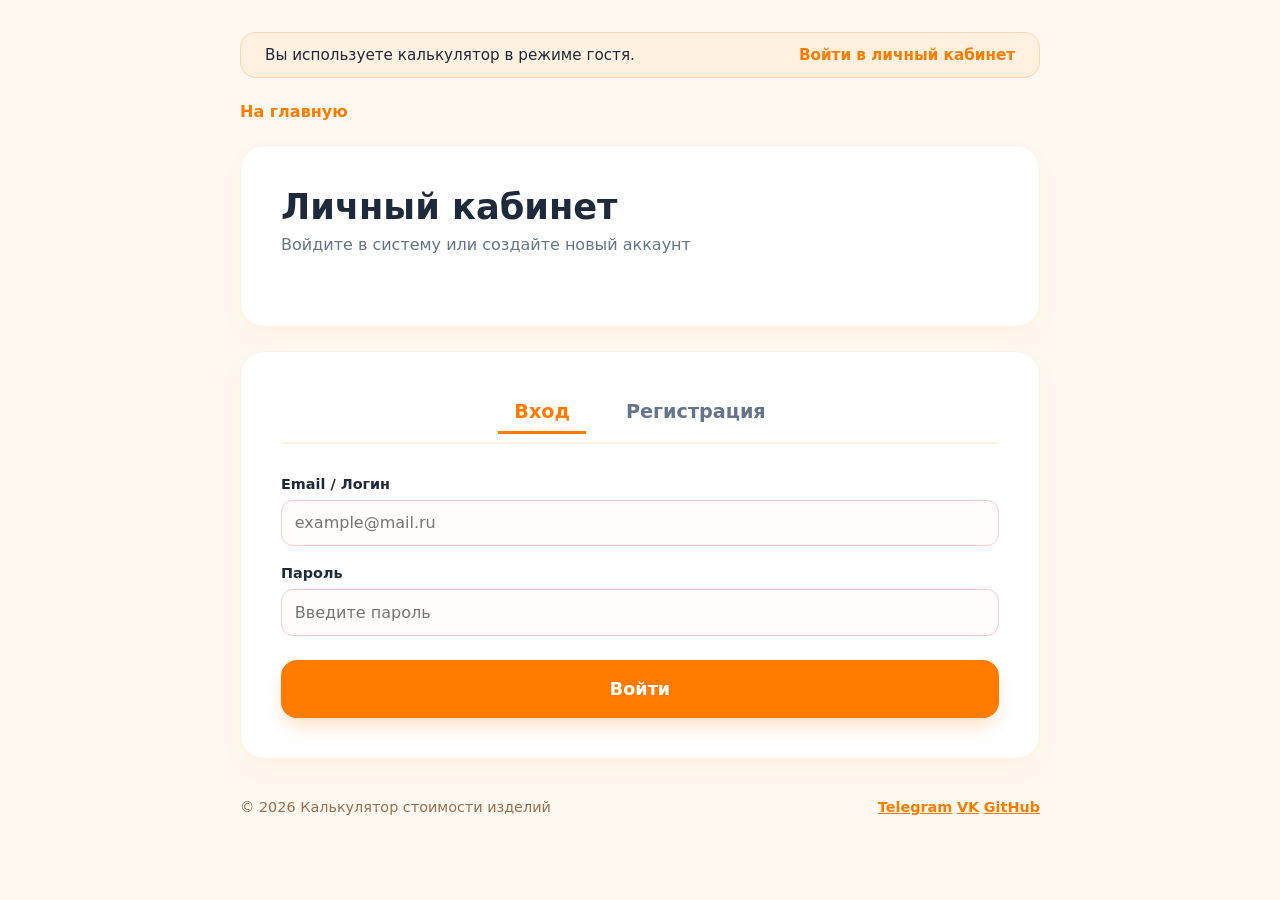
==== frontend/auth.html @ 33ba66c5 "change backend & frontend" ====
<!DOCTYPE html>
<html lang="ru">
<head>
    <meta charset="UTF-8">
    <meta name="viewport" content="width=device-width, initial-scale=1.0">
    <title>Авторизация</title>
    <link rel="stylesheet" href="style.css">
</head>
<body>

<div class="container">
    <a href="index.html" class="back-btn">На главную</a>

    <header class="card header-card">
        <h1>Личный кабинет</h1>
        <p class="subtitle">Войдите в систему или создайте новый аккаунт</p>
    </header>

    <div class="card auth-card">
        <!-- переключатель форм -->
        <div class="auth-tabs">
            <button id="tab-login" class="auth-tab-btn active" onclick="toggleAuthMode('login')">Вход</button>
            <button id="tab-register" class="auth-tab-btn" onclick="toggleAuthMode('register')">Регистрация</button>
        </div>

        <!-- форма входа -->
        <form id="login-form" onsubmit="handleAuthSubmit(event, 'login')">
            <div class="form-group" style="margin-bottom: 1.2rem;">
                <label>Email / Логин</label>
                <input type="email" required placeholder="example@mail.ru">
            </div>
            <div class="form-group" style="margin-bottom: 1.5rem;">
                <label>Пароль</label>
                <input type="password" required placeholder="Введите пароль">
            </div>
            <button type="submit" class="calculate-btn" style="margin-top: 0;">Войти</button>
        </form>

        <!-- форма регистрации (скрыта по умолчанию) -->
        <form id="register-form" class="hidden" onsubmit="handleAuthSubmit(event, 'register')">
            <div class="form-group" style="margin-bottom: 1.2rem;">
                <label>Ваше ФИО</label>
                <input type="text" required placeholder="ФИО">
            </div>
            <div class="form-group" style="margin-bottom: 1.2rem;">
                <label>Email</label>
                <input type="email" required placeholder="example@mail.ru">
            </div>
            <div class="form-group" style="margin-bottom: 1.2rem;">
                <label>Пароль</label>
                <input type="password" required placeholder="Создайте пароль">
            </div>
            <div class="form-group" style="margin-bottom: 1.5rem;">
                <label>Подтвердите пароль</label>
                <input type="password" required placeholder="Повторите пароль">
            </div>
            <button type="submit" class="calculate-btn" style="margin-top: 0; background: var(--success);">Зарегистрироваться</button>
        </form>
    </div>

    <footer>
        <p>© 2026 Калькулятор стоимости изделий</p>
        <div>
            <a href="https://t.me/ranil_h">Telegram</a>
            <a href="https://vk.com/ranil666">VK</a>
            <a href="https://github.com/6Ranil6">GitHub</a>
        </div>
    </footer>
</div>

<script src="script.js"></script>
</body>
</html>
---- frontend/style.css ----
:root {
    /* глобальные переменные */
    --primary: #ff7b00;
    --primary-hover: #e66f00;
    --success: #22c55e;
    --bg-page: #fff8f0;
    --bg-card: #ffffff;
    --border: #fee2e2;
    --text-main: #1e293b;
    --text-muted: #64748b;
}

* { 
    /* сброс стандартных стилей */
    box-sizing: border-box;
    margin: 0;
    padding: 0;
    font-family: system-ui, -apple-system, sans-serif;
}

body {
    /* фон страницы и основной текст */
    background-color: var(--bg-page);
    color: var(--text-main);
    padding: 2rem 1rem;
    min-height: 100vh;
}

.container {
    /* центральный контейнер с максимальной шириной */
    max-width: 800px;
    margin: 0 auto;
}

.card {
    /* карточка с тенью и закругленными углами */
    background: var(--bg-card);
    border: 1px solid rgba(255, 123, 0, 0.1);
    border-radius: 1.5rem;
    padding: 2.5rem;
    margin-bottom: 1.5rem;
    box-shadow: 0 10px 30px -10px rgba(255, 123, 0, 0.1);
}

h1 {
    /* заголовок первого уровня */
    font-size: 2.2rem;
    font-weight: 800;
    margin-bottom: 0.5rem;
}

.subtitle {
    /* подзаголовок серого цвета */
    color: var(--text-muted);
    margin-bottom: 2rem;
}

.mode-selector {
    /* контейнер для выбора режима */
    display: inline-flex;
    background: #fff0e0;
    padding: 0.4rem;
    border-radius: 1rem;
    margin-bottom: 1.5rem;
}

.mode-btn {
    /* кнопка переключения режима */
    padding: 0.7rem 1.5rem;
    border-radius: 0.7rem;
    border: none;
    background: transparent;
    font-weight: 700;
    cursor: pointer;
    color: #9a6d4d;
    transition: 0.2s;
}

.mode-btn.active {
    /* активная кнопка режима */
    background: var(--success);
    color: white;
    box-shadow: 0 4px 10px rgba(34, 197, 94, 0.2);
}

.grid {
    /* двухколонная сетка для формы */
    display: grid;
    grid-template-columns: 1fr 1fr;
    gap: 1.5rem;
}

.form-group {
    /* группа элементов формы */
    display: flex;
    flex-direction: column;
    gap: 0.5rem;
    text-align: left;
}

label {
    /* метка для поля ввода */
    font-size: 0.9rem;
    font-weight: 700;
    color: var(--text-main);
}

input, textarea {
    /* поле ввода и многострочный ввод */
    padding: 0.8rem;
    border-radius: 0.75rem;
    border: 1px solid #fecaca;
    outline: none;
    background: #fffcf9;
    transition: 0.2s;
    font-size: 1rem;
}

textarea { 
    /* расширенные настройки для многострочного ввода */
    resize: vertical;
    min-height: 120px;
    font-family: inherit;
}

.file-upload-zone {
    /* зона для загрузки файлов */
    border: 2px dashed #ffcf9d;
    border-radius: 1.5rem;
    padding: 3.5rem 1.5rem;
    text-align: center;
    cursor: pointer;
    background: #fffcf9;
    display: block;
    transition: 0.2s;
}

.file-upload-zone:hover {
    /* стиль зоны загрузки при наведении */
    border-color: var(--success);
    background: #f0fdf4;
}

#file-input {
    /* скрытое поле для выбора файла */
    display: none;
}

.file-icon {
    /* иконка для зоны загрузки файлов */
    font-size: 3.5rem;
    margin-bottom: 1rem;
    display: block;
}

.calculate-btn {
    /* главная кнопка расчета */
    width: 100%;
    margin-top: 2rem;
    padding: 1.2rem;
    background: var(--primary);
    color: white;
    border: none;
    border-radius: 1rem;
    font-size: 1.1rem;
    font-weight: 800;
    cursor: pointer;
    box-shadow: 0 10px 20px -5px rgba(255, 123, 0, 0.3);
    transition: 0.3s;
}

.calculate-btn:hover {
    /* стиль кнопки при наведении */
    background: var(--primary-hover);
    transform: translateY(-2px);
    box-shadow: 0 15px 25px -5px rgba(255, 123, 0, 0.4);
}

.result-box {
    /* блок с результатом расчета */
    display: none;
    margin-top: 2rem;
    padding: 2rem;
    background: #f0fdf4;
    border: 2px solid var(--success);
    border-radius: 1.5rem;
    text-align: center;
}

.result-value {
    /* отображение значения результата */
    font-size: 3.5rem;
    font-weight: 900;
    color: var(--success);
    word-break: break-all; /* защита от переполнения длинными ценами */
}

footer {
    display: flex;
    justify-content: space-between;
    margin-top: 2.5rem;
    font-size: 0.9rem;
    font-weight: 500;
    color: #9a6d4d;
}

footer a {
    color: var(--primary);
    font-weight: 700;
    transition: 0.2s;
}

footer a:hover {
    border-bottom-color: var(--success);
}

.hidden {
    /* скрытый элемент */
    display: none;
}

.welcome-text {
    /* текст приветствия на главной странице */
    font-size: 1.1rem;
    line-height: 1.6;
    color: var(--text-main);
    margin-bottom: 2rem;
}

.nav-grid {
    /* сетка навигационных карточек */
    display: grid;
    grid-template-columns: repeat(auto-fit, minmax(220px, 1fr));
    gap: 1.5rem;
}

.nav-card {
    /* навигационная карточка */
    background: #fffcf9;
    border: 1px solid rgba(255, 123, 0, 0.15);
    border-radius: 1.2rem;
    padding: 1.5rem;
    text-decoration: none;
    color: var(--text-main);
    transition: 0.3s;
    display: flex;
    flex-direction: column;
    justify-content: space-between;
    min-height: 200px;
}

/* Карточка при наведении */
.nav-card:hover {
    transform: translateY(-4px);
    border-color: var(--primary);
    box-shadow: 0 8px 20px rgba(255, 123, 0, 0.12);
}

.nav-card h3 {
    /* заголовок навигационной карточки */
    color: var(--primary);
    margin-bottom: 0.75rem;
    font-size: 1.15rem;
}

.nav-card p {
    /* описание в навигационной карточке */
    font-size: 0.9rem;
    color: var(--text-muted);
    line-height: 1.4;
    margin-bottom: 1.5rem;
}

.nav-btn {
    /* кнопка внутри навигационной карточки */
    display: inline-block;
    padding: 0.6rem 1rem;
    background: var(--primary);
    color: white;
    border-radius: 0.75rem;
    font-weight: bold;
    text-align: center;
    font-size: 0.9rem;
    transition: 0.2s;
}

.nav-card:hover .nav-btn {
    background: var(--primary-hover);
}

.back-btn {
    /* кнопка возврата на предыдущую страницу */
    display: inline-flex;
    align-items: center;
    color: var(--primary);
    text-decoration: none;
    font-weight: bold;
    font-size: 1rem;
    margin-bottom: 1.5rem;
    transition: 0.2s;
}

.back-btn:hover {
    /* кнопка возврата при наведении */
    color: var(--primary-hover);
    transform: translateX(-3px);
}

.auth-tabs {
    /* вкладки для авторизации и регистрации */
    display: flex;
    justify-content: center;
    gap: 1.5rem;
    margin-bottom: 2rem;
    border-bottom: 2px solid #fff0e0;
    padding-bottom: 0.5rem;
}

.auth-tab-btn {
    /* кнопка вкладки авторизации */
    background: none;
    border: none;
    font-size: 1.2rem;
    font-weight: bold;
    color: var(--text-muted);
    cursor: pointer;
    padding: 0.5rem 1rem;
    border-bottom: 3px solid transparent;
    transition: 0.2s;
}

.auth-tab-btn.active {
    /* активная вкладка авторизации */
    color: var(--primary);
    border-bottom-color: var(--primary);
}


@media (max-width: 480px) {
    body {
        padding: 1rem 0.5rem;
    }

    .card {
        padding: 1.5rem 1rem;
        border-radius: 1rem;
    }

    h1 {
        font-size: 1.5rem;
    }

    .welcome-text {
        font-size: 0.95rem;
        line-height: 1.5;
        margin-bottom: 1.5rem;
    }

    /* вкладки в личном кабинете */
    .auth-tabs {
        gap: 1rem;
        margin-bottom: 1.5rem;
    }

    .auth-tab-btn {
        font-size: 1.05rem;
        padding: 0.4rem 0.5rem;
    }

    .result-value {
        font-size: 1.8rem;
    }
}
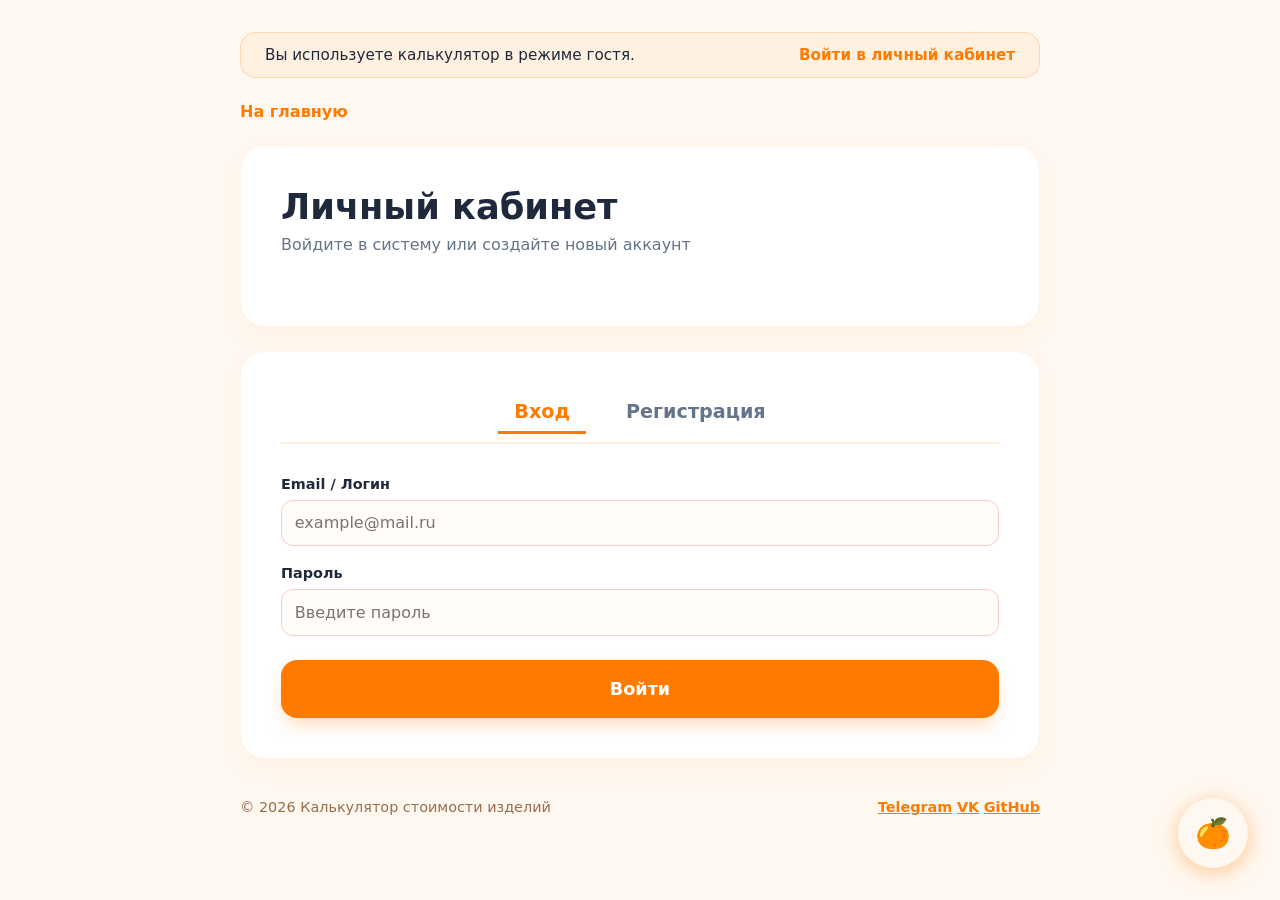
==== commit 7fb2ecc1: "Надо доделать и разобраться с ошибками JSON формата" ====
--- a/frontend/auth.html
+++ b/frontend/auth.html
@@ -25,36 +25,36 @@
 
         <!-- форма входа -->
         <form id="login-form" onsubmit="handleAuthSubmit(event, 'login')">
-            <div class="form-group" style="margin-bottom: 1.2rem;">
+            <div class="form-group mb-lg">
                 <label>Email / Логин</label>
                 <input type="email" required placeholder="example@mail.ru">
             </div>
-            <div class="form-group" style="margin-bottom: 1.5rem;">
+            <div class="form-group mb-xl">
                 <label>Пароль</label>
                 <input type="password" required placeholder="Введите пароль">
             </div>
-            <button type="submit" class="calculate-btn" style="margin-top: 0;">Войти</button>
+            <button type="submit" class="calculate-btn mt-0">Войти</button>
         </form>
 
         <!-- форма регистрации (скрыта по умолчанию) -->
         <form id="register-form" class="hidden" onsubmit="handleAuthSubmit(event, 'register')">
-            <div class="form-group" style="margin-bottom: 1.2rem;">
+            <div class="form-group mb-lg">
                 <label>Ваше ФИО</label>
                 <input type="text" required placeholder="ФИО">
             </div>
-            <div class="form-group" style="margin-bottom: 1.2rem;">
+            <div class="form-group mb-lg">
                 <label>Email</label>
                 <input type="email" required placeholder="example@mail.ru">
             </div>
-            <div class="form-group" style="margin-bottom: 1.2rem;">
+            <div class="form-group mb-lg">
                 <label>Пароль</label>
                 <input type="password" required placeholder="Создайте пароль">
             </div>
-            <div class="form-group" style="margin-bottom: 1.5rem;">
+            <div class="form-group mb-xl">
                 <label>Подтвердите пароль</label>
                 <input type="password" required placeholder="Повторите пароль">
             </div>
-            <button type="submit" class="calculate-btn" style="margin-top: 0; background: var(--success);">Зарегистрироваться</button>
+            <button type="submit" class="calculate-btn mt-0 btn-success">Зарегистрироваться</button>
         </form>
     </div>
 
@@ -69,5 +69,48 @@
 </div>
 
 <script src="script.js"></script>
+
+<script>
+    // проверяем авторизацию при загрузке страницы
+    document.addEventListener('DOMContentLoaded', () => {
+        const user = JSON.parse(localStorage.getItem('user'));
+        // если пользователь уже авторизован - перенаправляем на главную
+        if (user) {
+            window.location.href = 'index.html';
+        }
+    });
+</script>
+
+<!-- CPM AI Помощник: Кнопка и Модальное окно -->
+<button class="cpm-ai-button" id="cpmAiButton" title="CPM AI Помощник">🍊</button>
+
+<!-- Модальное окно чата CPM AI -->
+<div class="ai-chat-modal" id="aiChatModal">
+    <div class="ai-chat-header">
+        <h3>CPM AI</h3>
+        <button class="ai-chat-close" id="aiChatCloseBtn">✕</button>
+    </div>
+    
+    <div class="ai-chat-messages" id="aiChatMessages"></div>
+    
+    <div class="ai-chat-input-area">
+        <div class="ai-chat-image-upload">
+            <button class="ai-chat-image-btn" id="aiImageUploadBtn">📷</button>
+            <img id="aiImagePreview" class="ai-image-preview" style="display: none;">
+        </div>
+        <div class="ai-chat-input-wrapper">
+            <textarea 
+                class="ai-chat-input" 
+                id="aiChatInput" 
+                placeholder="Задайте вопрос или загрузите изображение..."
+                rows="1"
+            ></textarea>
+            <button class="ai-chat-send-btn" id="aiChatSendBtn">Отправить</button>
+        </div>
+        <input type="file" id="aiImageInput" accept="image/*" style="display: none;">
+    </div>
+</div>
+
+<script src="script.js"></script>
 </body>
 </html>
--- a/frontend/style.css
+++ b/frontend/style.css
@@ -105,7 +105,7 @@
     color: var(--text-main);
 }
 
-input, textarea {
+input, textarea, select {
     /* поле ввода и многострочный ввод */
     padding: 0.8rem;
     border-radius: 0.75rem;
@@ -114,6 +114,27 @@
     background: #fffcf9;
     transition: 0.2s;
     font-size: 1rem;
+}
+
+select {
+    /* стили для выпадающего списка */
+    cursor: pointer;
+    appearance: none;
+    background-image: url("data:image/svg+xml;charset=UTF-8,%3csvg xmlns='http://www.w3.org/2000/svg' viewBox='0 0 24 24' fill='none' stroke='%23ff7b00' stroke-width='2' stroke-linecap='round' stroke-linejoin='round'%3e%3cpolyline points='6 9 12 15 18 9'%3e%3c/polyline%3e%3c/svg%3e");
+    background-repeat: no-repeat;
+    background-position: right 0.8rem center;
+    background-size: 1.2em;
+    padding-right: 2.5rem;
+}
+
+select:focus {
+    border-color: var(--primary);
+    box-shadow: 0 0 0 3px rgba(255, 123, 0, 0.1);
+}
+
+input:focus, textarea:focus {
+    border-color: var(--primary);
+    box-shadow: 0 0 0 3px rgba(255, 123, 0, 0.1);
 }
 
 textarea { 
@@ -216,7 +237,7 @@
 
 .hidden {
     /* скрытый элемент */
-    display: none;
+    display: none !important;
 }
 
 .welcome-text {
@@ -335,6 +356,484 @@
     border-bottom-color: var(--primary);
 }
 
+/* Стили для истории запросов */
+#history-section {
+    display: none;
+    margin-top: 2rem;
+}
+
+#history-section h2 {
+    margin-bottom: 1.5rem;
+    font-size: 1.5rem;
+}
+
+.history-controls {
+    display: flex;
+    gap: 1rem;
+    margin-bottom: 1.5rem;
+    flex-wrap: wrap;
+    align-items: center;
+}
+
+.history-limit-control {
+    display: flex;
+    align-items: center;
+    gap: 0.7rem;
+}
+
+.history-limit-control label {
+    white-space: nowrap;
+    font-size: 0.95rem;
+    margin: 0;
+}
+
+.history-limit-control input {
+    width: 80px;
+    padding: 0.5rem;
+    border: 1px solid #fecaca;
+    border-radius: 0.5rem;
+}
+
+.history-filter-control {
+    flex: 1;
+    min-width: 150px;
+}
+
+.history-filter-input {
+    width: 100%;
+    padding: 0.6rem;
+    border: 1px solid #fecaca;
+    border-radius: 0.5rem;
+    font-size: 0.9rem;
+}
+
+.btn {
+    padding: 0.6rem 1.2rem;
+    border: none;
+    border-radius: 0.75rem;
+    cursor: pointer;
+    font-weight: bold;
+    font-size: 0.9rem;
+    transition: 0.2s;
+    white-space: nowrap;
+}
+
+.btn-primary {
+    background: var(--primary);
+    color: white;
+}
+
+.btn-primary:hover {
+    background: var(--primary-hover);
+    transform: translateY(-2px);
+}
+
+.btn-secondary {
+    background: #ccc;
+    color: #333;
+}
+
+.btn-secondary:hover {
+    background: #bbb;
+}
+
+.history-list {
+    max-height: 400px;
+    overflow-y: auto;
+    border: 1px solid #e0e0e0;
+    border-radius: 0.75rem;
+    background: white;
+}
+
+.history-item {
+    padding: 1rem;
+    border-bottom: 1px solid #f0f0f0;
+    display: flex;
+    justify-content: space-between;
+    align-items: center;
+    background: white;
+    transition: background 0.2s;
+}
+
+.history-item:hover {
+    background: #f5f5f5;
+}
+
+.history-item:nth-child(even) {
+    background: #fafafa;
+}
+
+.history-item:nth-child(even):hover {
+    background: #f5f5f5;
+}
+
+.history-item-info {
+    flex: 1;
+}
+
+.history-item-name {
+    font-weight: bold;
+    margin-bottom: 0.3rem;
+    color: var(--text-main);
+}
+
+.history-item-date {
+    font-size: 0.85rem;
+    color: var(--text-muted);
+}
+
+.history-item-right {
+    text-align: right;
+    margin-left: 1rem;
+}
+
+.history-item-price {
+    font-size: 1.1rem;
+    font-weight: bold;
+    color: var(--primary);
+    margin-bottom: 0.3rem;
+}
+
+.history-item-btn {
+    font-size: 0.8rem;
+    background: var(--primary);
+    color: white;
+    border: none;
+    padding: 0.3rem 0.6rem;
+    border-radius: 0.3rem;
+    cursor: pointer;
+    margin-top: 0.3rem;
+    transition: 0.2s;
+}
+
+.history-item-btn:hover {
+    background: var(--primary-hover);
+}
+
+.history-empty {
+    padding: 1rem;
+    color: var(--text-muted);
+    text-align: center;
+}
+
+/* Модальное окно */
+.modal {
+    position: fixed;
+    top: 0;
+    left: 0;
+    width: 100%;
+    height: 100%;
+    background: rgba(0, 0, 0, 0.5);
+    display: flex;
+    align-items: center;
+    justify-content: center;
+    z-index: 1000;
+}
+
+.modal-content {
+    background: var(--bg-card);
+    border-radius: 1rem;
+    box-shadow: 0 20px 60px rgba(0, 0, 0, 0.3);
+    max-width: 500px;
+    width: 90%;
+    max-height: 80vh;
+    overflow-y: auto;
+    animation: slideIn 0.3s ease-out;
+}
+
+.modal-confirm {
+    max-width: 400px;
+}
+
+@keyframes slideIn {
+    from {
+        transform: translateY(-50px);
+        opacity: 0;
+    }
+    to {
+        transform: translateY(0);
+        opacity: 1;
+    }
+}
+
+.modal-header {
+    padding: 1.5rem;
+    border-bottom: 1px solid #e0e0e0;
+    display: flex;
+    justify-content: space-between;
+    align-items: center;
+}
+
+.modal-header h2 {
+    margin: 0;
+    color: var(--text-main);
+    font-size: 1.3rem;
+}
+
+.modal-close {
+    background: none;
+    border: none;
+    font-size: 2rem;
+    cursor: pointer;
+    color: var(--text-muted);
+    padding: 0;
+    width: 40px;
+    height: 40px;
+    display: flex;
+    align-items: center;
+    justify-content: center;
+}
+
+.modal-close:hover {
+    color: var(--text-main);
+    background: #f0f0f0;
+    border-radius: 0.5rem;
+}
+
+.modal-body {
+    padding: 2rem;
+    color: var(--text-main);
+    line-height: 1.6;
+}
+
+.modal-body-item {
+    margin-bottom: 1rem;
+    padding: 0.5rem 0;
+    border-bottom: 1px solid #f0f0f0;
+}
+
+.modal-body-label {
+    font-weight: bold;
+    color: var(--primary);
+    font-size: 0.9rem;
+    text-transform: uppercase;
+}
+
+.modal-body-value {
+    color: var(--text-main);
+    margin-top: 0.25rem;
+}
+
+.modal-footer {
+    padding: 1.5rem;
+    border-top: 1px solid #e0e0e0;
+    display: flex;
+    gap: 1rem;
+    justify-content: flex-end;
+}
+
+.btn-danger {
+    background: #ef4444;
+    color: white;
+}
+
+.btn-danger:hover {
+    background: #dc2626;
+}
+
+.history-item-delete {
+    color: white;
+    border: none;
+    padding: 0.3rem 0.5rem;
+    border-radius: 0.3rem;
+    cursor: pointer;
+    font-size: 0.8rem;
+    transition: 0.2s;
+    margin-left: 0.3rem;
+}
+
+.history-item-delete:hover {
+    background: #dc2626;
+}
+
+/* стили для отключенной кнопки */
+.calculate-btn:disabled {
+    background: #cccccc;
+    color: #666666;
+    cursor: not-allowed;
+    opacity: 0.6;
+    box-shadow: none;
+    transform: none;
+}
+
+.calculate-btn:disabled:hover {
+    background: #cccccc;
+    transform: none;
+    box-shadow: none;
+}
+
+/* стили для таблиц CSV */
+.table-wrapper {
+    /* контейнер для таблицы с горизонтальным скроллом */
+    width: 100%;
+    overflow-x: auto;
+    margin: 1.5rem 0;
+    border: 1px solid #e0e0e0;
+    border-radius: 0.75rem;
+    background: white;
+    box-shadow: 0 2px 8px rgba(0, 0, 0, 0.05);
+    -webkit-overflow-scrolling: touch;
+}
+
+.csv-table {
+    /* таблица с примерами данных */
+    width: 100%;
+    border-collapse: collapse;
+    font-size: 0.8rem;
+    background: white;
+    table-layout: auto;
+}
+
+.csv-table tr {
+    border-bottom: 1px solid #e0e0e0;
+    transition: background-color 0.2s;
+}
+
+.csv-table tr:hover {
+    background-color: #f9f9f9;
+}
+
+.csv-table tr:nth-child(even) {
+    background-color: #fafafa;
+}
+
+.csv-table tr:nth-child(even):hover {
+    background-color: #f5f5f5;
+}
+
+.csv-table td {
+    padding: 1rem 0.8rem;
+    text-align: left;
+    white-space: nowrap;
+    font-size: 0.75rem;
+    color: var(--text-main);
+    vertical-align: middle;
+    line-height: 1.3;
+    min-width: 120px;
+}
+
+.csv-table tr:first-child td {
+    /* заголовок таблицы */
+    background-color: #fff0e0;
+    font-weight: bold;
+    color: var(--primary);
+    padding: 1rem 0.8rem;
+    position: sticky;
+    top: 0;
+    z-index: 1;
+    text-align: center;
+    font-size: 0.7rem;
+    text-transform: uppercase;
+    letter-spacing: 0.3px;
+    white-space: nowrap;
+}
+/* стили для информационных секций */
+.info-card {
+    max-width: 100%;
+}
+
+.text-highlight {
+    color: var(--primary);
+    font-weight: bold;
+}
+
+.info-list {
+    margin: 1rem 0 1rem 1.5rem;
+    line-height: 1.8;
+}
+
+.mt-1 {
+    margin-top: 1rem;
+}
+
+.info-text-small {
+    margin-bottom: 1rem;
+    font-size: 0.95rem;
+    line-height: 1.6;
+}
+
+.text-danger {
+    color: #d32f2f;
+    font-weight: bold;
+}
+
+.info-intro {
+    font-size: 1rem;
+    line-height: 1.7;
+    color: var(--text-main);
+    margin-bottom: 2rem;
+}
+
+.info-section-group {
+    margin-bottom: 2.5rem;
+    padding-bottom: 2rem;
+    border-bottom: 1px solid rgba(255, 123, 0, 0.1);
+}
+
+.info-section-group:last-of-type {
+    border-bottom: none;
+    margin-bottom: 1.5rem;
+    padding-bottom: 0;
+}
+
+.info-section-group h3 {
+    font-size: 1.15rem;
+    color: var(--primary);
+    margin-bottom: 1.2rem;
+    font-weight: 700;
+}
+
+.info-item {
+    margin-bottom: 1.5rem;
+    padding: 1rem;
+    background: #fffcf9;
+    border-left: 3px solid var(--primary);
+    border-radius: 0.5rem;
+}
+
+.info-item:last-child {
+    margin-bottom: 0;
+}
+
+.info-item strong {
+    display: block;
+    color: var(--primary);
+    font-size: 0.95rem;
+    margin-bottom: 0.5rem;
+    text-transform: uppercase;
+    font-weight: 700;
+}
+
+.info-item p {
+    font-size: 0.95rem;
+    line-height: 1.6;
+    color: var(--text-main);
+    margin: 0;
+}
+
+.info-tip {
+    /* совет для пользователя */
+    padding: 1.5rem;
+    background: #f0fdf4;
+    border: 2px solid var(--success);
+    border-radius: 1rem;
+    margin-top: 2rem;
+}
+
+.info-tip strong {
+    display: block;
+    color: var(--success);
+    font-size: 1rem;
+    margin-bottom: 0.5rem;
+}
+
+.info-tip {
+    /* совет для пользователя */
+    font-size: 0.95rem;
+    line-height: 1.6;
+    color: var(--text-main);
+}
+
 
 @media (max-width: 480px) {
     body {
@@ -370,4 +869,416 @@
     .result-value {
         font-size: 1.8rem;
     }
-}
+
+    .history-controls {
+        flex-direction: column;
+        align-items: stretch;
+    }
+
+    .history-limit-control {
+        flex-direction: column;
+        align-items: stretch;
+    }
+
+    .history-limit-control input {
+        width: 100%;
+    }
+
+    .btn {
+        width: 100%;
+    }
+
+    .history-item {
+        flex-direction: column;
+        align-items: flex-start;
+    }
+
+    .history-item-right {
+        text-align: left;
+        margin-left: 0;
+        margin-top: 0.7rem;
+    }
+
+    .csv-table {
+        font-size: 0.75rem;
+        min-width: 600px;
+    }
+
+    .csv-table td {
+        padding: 0.5rem 0.6rem;
+        font-size: 0.75rem;
+    }
+
+    .csv-table tr:first-child td {
+        padding: 0.6rem 0.5rem;
+        font-size: 0.7rem;
+    }
+
+    .table-wrapper {
+        margin: 1rem 0;
+        border-radius: 0.5rem;
+    }
+}
+
+/* Классы для замены inline стилей */
+.section-title {
+    margin-bottom: 1.5rem;
+}
+
+.info-box {
+    background: #fff4e5;
+    border-left: 4px solid #ff9800;
+    padding: 1rem;
+    margin-bottom: 1.5rem;
+    border-radius: 4px;
+}
+
+.info-text {
+    margin: 0;
+    font-size: 0.9rem;
+    color: #663c00;
+}
+
+.success-text {
+    margin-top: 10px;
+    color: var(--success);
+    font-weight: bold;
+}
+
+.file-formats-text {
+    font-size: 0.875rem;
+    color: var(--text-secondary);
+    margin: 0;
+}
+
+/* Утилиты для отступов */
+.mt-0 {
+    margin-top: 0;
+}
+
+.mt-md {
+    margin-top: 1rem;
+}
+
+.mb-lg {
+    margin-bottom: 1.2rem;
+}
+
+.mb-xl {
+    margin-bottom: 1.5rem;
+}
+
+/* Стили текста */
+.primary-bold {
+    color: var(--primary);
+    font-weight: bold;
+}
+
+.description-list {
+    margin: 1rem 0 1rem 1.5rem;
+    line-height: 1.8;
+}
+
+.description-text {
+    margin-bottom: 1rem;
+    font-size: 0.95rem;
+    line-height: 1.6;
+}
+
+.success-feedback-label {
+    color: var(--success);
+    font-weight: bold;
+}
+
+.feedback-description {
+    color: var(--text-muted);
+    font-size: 0.95rem;
+    margin-top: 0.5rem;
+}
+
+/* Цветные кнопки */
+.btn-success {
+    background: var(--success);
+}
+
+.feedback-success-box {
+    background: #f0fdf4;
+    border-color: var(--success);
+}
+
+/* CPM AI */
+.cpm-ai-button {
+    position: fixed;
+    bottom: 2rem;
+    right: 2rem;
+    width: 70px;
+    height: 70px;
+    border-radius: 50%;
+    background: var(--bg-page);
+    border: none;
+    cursor: pointer;
+    font-size: 1.8rem;
+    display: flex;
+    align-items: center;
+    justify-content: center;
+    box-shadow: 0 4px 20px rgba(255, 123, 0, 0.4);
+    transition: all 0.3s ease;
+    z-index: 900;
+    color: white;
+    font-weight: bold;
+}
+
+.cpm-ai-button:hover {
+    transform: scale(1.1);
+    box-shadow: 0 6px 30px rgba(255, 123, 0, 0.5);
+}
+
+.cpm-ai-button:active {
+    transform: scale(0.95);
+}
+
+/* Модальное окно чата */
+.ai-chat-modal {
+    display: none;
+    position: fixed;
+    bottom: 100px;
+    right: 2rem;
+    width: 400px;
+    height: 600px;
+    background: white;
+    border-radius: 1.5rem;
+    box-shadow: 0 10px 40px rgba(0, 0, 0, 0.2);
+    z-index: 950;
+    flex-direction: column;
+    max-height: 90vh;
+}
+
+.ai-chat-modal.active {
+    display: flex;
+}
+
+@media (max-width: 600px) {
+    .ai-chat-modal {
+        width: 90%;
+        height: 80vh;
+        bottom: auto;
+        right: auto;
+        left: 5%;
+        top: 50%;
+        transform: translateY(-50%);
+    }
+    
+    .cpm-ai-button {
+        bottom: 1rem;
+        right: 1rem;
+    }
+}
+
+/* Заголовок чата */
+.ai-chat-header {
+    background: linear-gradient(135deg, var(--primary) 0%, #ff9d35 100%);
+    color: white;
+    padding: 1.2rem;
+    border-radius: 1.5rem 1.5rem 0 0;
+    display: flex;
+    justify-content: space-between;
+    align-items: center;
+    border-bottom: 1px solid rgba(255, 123, 0, 0.2);
+}
+
+.ai-chat-header h3 {
+    margin: 0;
+    font-size: 1.1rem;
+}
+
+.ai-chat-close {
+    background: none;
+    border: none;
+    color: white;
+    font-size: 1.5rem;
+    cursor: pointer;
+    padding: 0;
+    width: 30px;
+    height: 30px;
+    display: flex;
+    align-items: center;
+    justify-content: center;
+}
+
+.ai-chat-close:hover {
+    background: rgba(255, 255, 255, 0.2);
+    border-radius: 50%;
+}
+
+/* Область сообщений */
+.ai-chat-messages {
+    flex: 1;
+    overflow-y: auto;
+    padding: 1.2rem;
+    display: flex;
+    flex-direction: column;
+    gap: 1rem;
+    background: #fafaf8;
+}
+
+.ai-message {
+    display: flex;
+    gap: 0.8rem;
+    margin-bottom: 0.5rem;
+}
+
+.ai-message.user {
+    justify-content: flex-end;
+}
+
+.ai-message-bubble {
+    max-width: 80%;
+    padding: 0.8rem 1rem;
+    border-radius: 1rem;
+    word-wrap: break-word;
+    font-size: 0.95rem;
+    line-height: 1.4;
+}
+
+.ai-message-bubble.assistant {
+    background: #fff0e0;
+    border-left: 3px solid var(--primary);
+    color: var(--text-main);
+}
+
+.ai-message-bubble.user {
+    background: var(--primary);
+    color: white;
+}
+
+.ai-message-time {
+    font-size: 0.75rem;
+    color: var(--text-muted);
+    margin-top: 0.2rem;
+}
+
+/* Область ввода */
+.ai-chat-input-area {
+    border-top: 1px solid #f0e0d0;
+    padding: 1rem;
+    display: flex;
+    flex-direction: column;
+    gap: 0.8rem;
+    background: white;
+    border-radius: 0 0 1.5rem 1.5rem;
+}
+
+.ai-chat-input-wrapper {
+    display: flex;
+    gap: 0.5rem;
+    align-items: flex-end;
+}
+
+.ai-chat-input {
+    flex: 1;
+    padding: 0.8rem;
+    border: 1px solid #fecaca;
+    border-radius: 0.75rem;
+    font-family: inherit;
+    font-size: 0.95rem;
+    resize: vertical;
+    min-height: 40px;
+    max-height: 100px;
+    outline: none;
+    transition: 0.2s;
+}
+
+.ai-chat-input:focus {
+    border-color: var(--primary);
+    box-shadow: 0 0 0 3px rgba(255, 123, 0, 0.1);
+}
+
+.ai-chat-send-btn {
+    padding: 0.8rem 1rem;
+    background: var(--primary);
+    color: white;
+    border: none;
+    border-radius: 0.75rem;
+    cursor: pointer;
+    font-weight: bold;
+    transition: 0.2s;
+    white-space: nowrap;
+}
+
+.ai-chat-send-btn:hover {
+    background: var(--primary-hover);
+}
+
+.ai-chat-send-btn:disabled {
+    background: #ccc;
+    cursor: not-allowed;
+}
+
+/* Кнопка загрузки изображения */
+.ai-chat-image-upload {
+    display: flex;
+    gap: 0.5rem;
+    align-items: center;
+    font-size: 0.85rem;
+}
+
+.ai-chat-image-btn {
+    padding: 0.5rem 0.8rem;
+    background: #fff0e0;
+    color: var(--primary);
+    border: 1px solid var(--primary);
+    border-radius: 0.5rem;
+    cursor: pointer;
+    font-weight: 600;
+    transition: 0.2s;
+}
+
+.ai-chat-image-btn:hover {
+    background: var(--primary);
+    color: white;
+}
+
+.ai-image-preview {
+    width: 60px;
+    height: 60px;
+    border-radius: 0.5rem;
+    object-fit: cover;
+    border: 1px solid #fecaca;
+}
+
+#ai-image-input {
+    display: none;
+}
+
+/* История чатов */
+.ai-history-sidebar {
+    display: none;
+    position: fixed;
+    left: 2rem;
+    bottom: 100px;
+    width: 250px;
+    max-height: 600px;
+    background: white;
+    border-radius: 1rem;
+    box-shadow: 0 4px 20px rgba(0, 0, 0, 0.15);
+    z-index: 940;
+    overflow-y: auto;
+}
+
+.ai-history-item {
+    padding: 0.8rem 1rem;
+    border-bottom: 1px solid #f0e0d0;
+    cursor: pointer;
+    transition: 0.2s;
+    font-size: 0.9rem;
+}
+
+.ai-history-item:hover {
+    background: #fff0e0;
+}
+
+.ai-history-item.active {
+    background: #ffe8d0;
+    border-left: 3px solid var(--primary);
+    padding-left: calc(1rem - 3px);
+}
